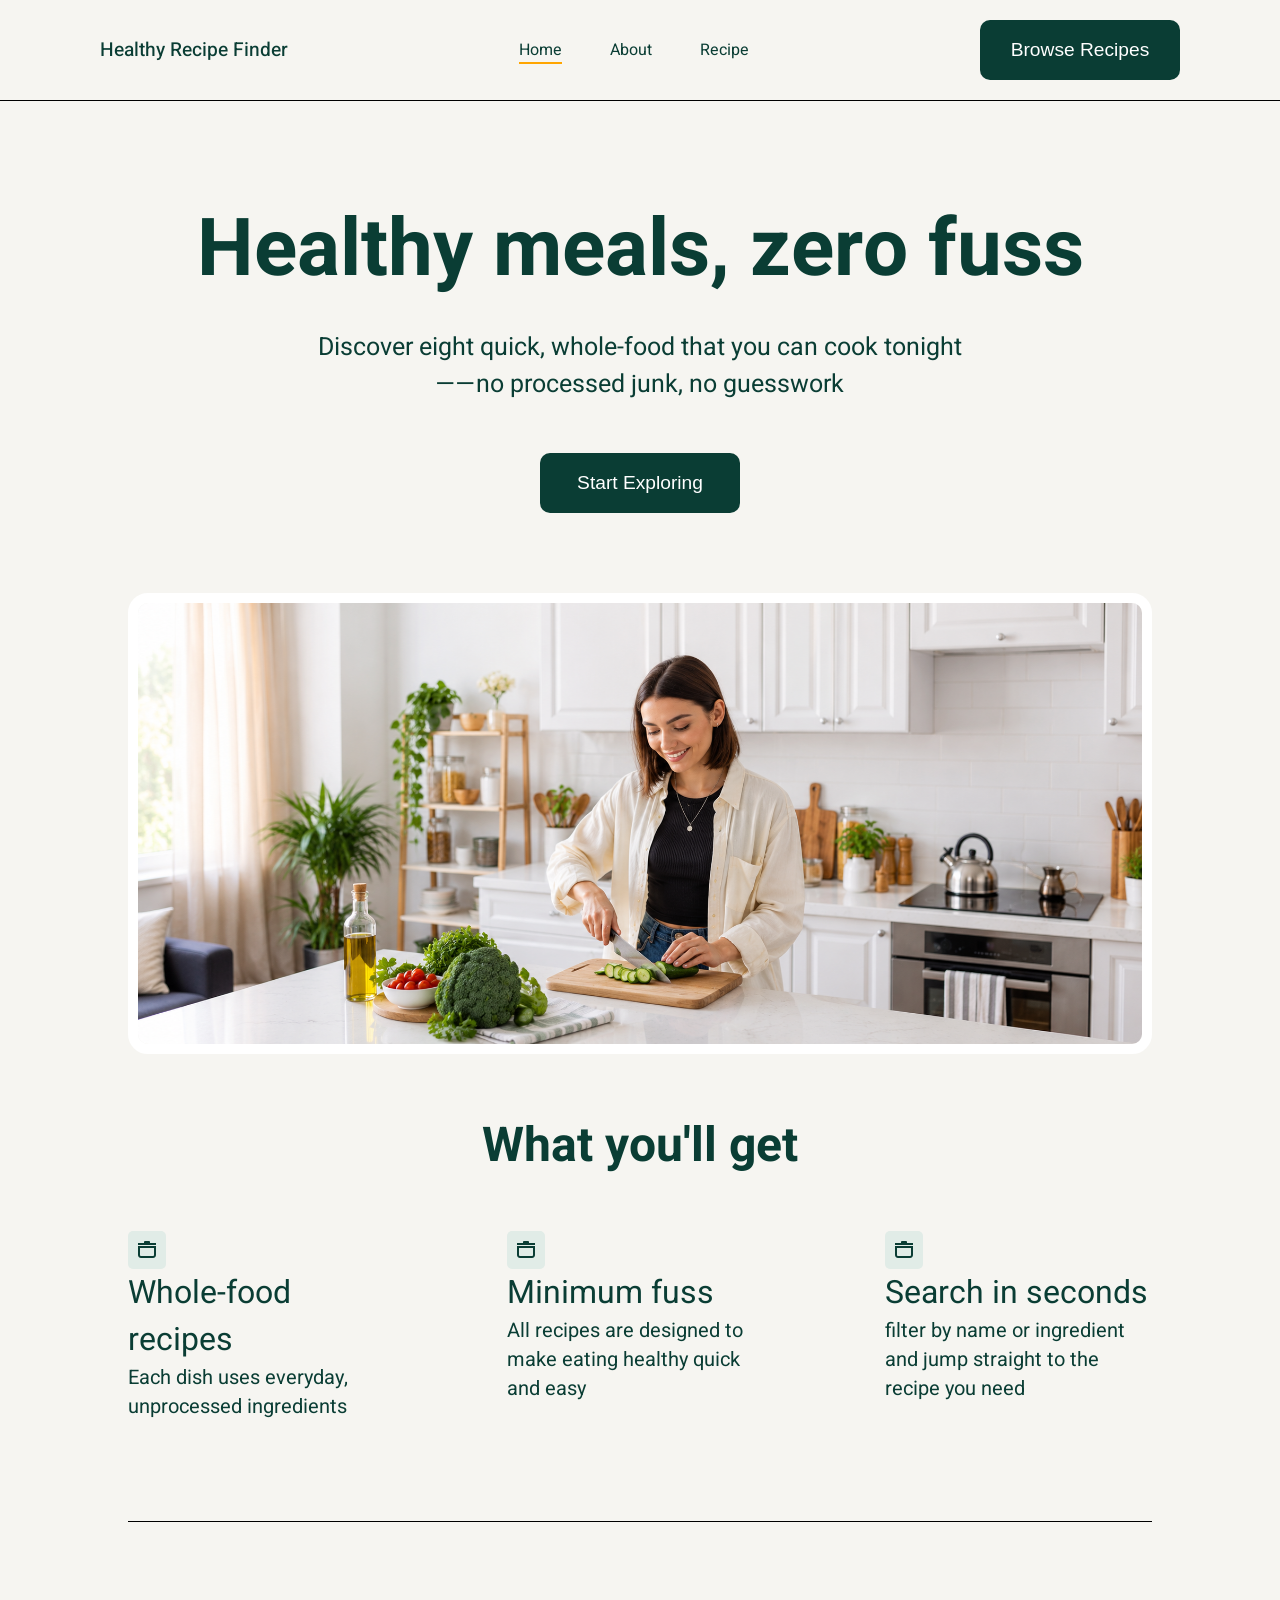
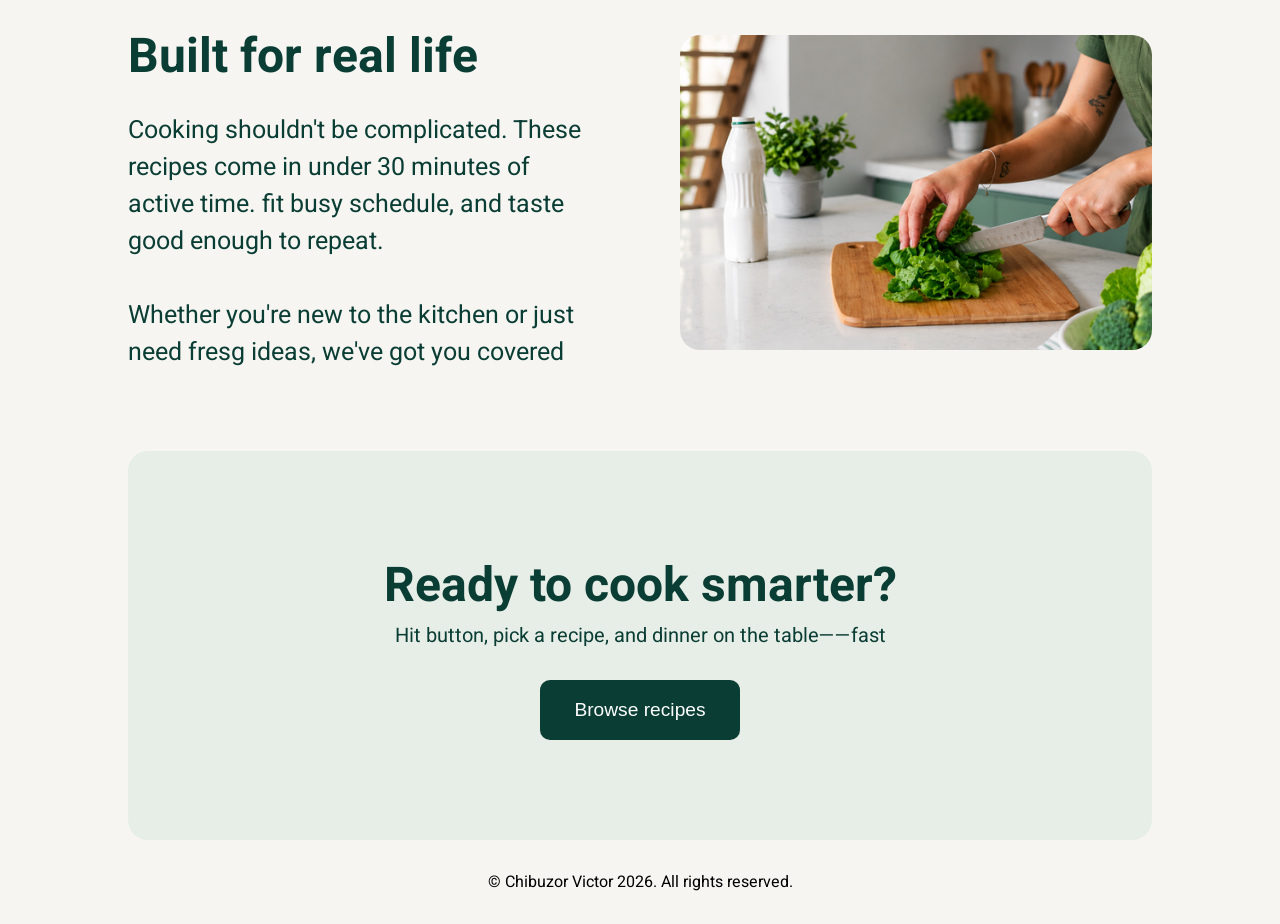
==== index.html @ e2dbfb97 "first commit" ====
<!DOCTYPE html>
<html lang="en">
<head>
    <meta charset="UTF-8">
    <meta name="viewport" content="width=device-width, initial-scale=1.0">
    <title>Document</title>
    <link rel="stylesheet" href="styles.css">

    <!-- google font Heebo -->
    <link rel="preconnect" href="https://fonts.googleapis.com">
    <link rel="preconnect" href="https://fonts.gstatic.com" crossorigin>
    <link href="https://fonts.googleapis.com/css2?family=Heebo:wght@100..900&display=swap" rel="stylesheet">

    <!-- google icons -->

    <link rel="stylesheet" href="https://fonts.googleapis.com/css2?family=Material+Symbols+Outlined" />
</head>
<body>
    <div class="container">
        <header>
            <div class="header-logo">
                <p>Healthy Recipe Finder</p>
            </div>

            <nav class="navbar">
                <ul>
                    <li><a href="#" class="active">Home</a></li>
                    <li><a href="#">About</a></li>
                    <li><a href="#">Recipe</a></li>
                </ul>
            </nav>

            <button class="header-btn">
                Browse Recipes
            </button>

            <span class="material-symbols-outlined" id="hamburger-menu">
                menu
            </span>
        </header>

        <main class="hero">
            <div class="hero-cta">
                <h1>Healthy meals, zero fuss</h1>
                <p>Discover eight quick, whole-food that you can cook tonight <br>——no processed junk, no guesswork</p>
                <button class="main-btn">
                    Start Exploring
                </button>
            </div>

            <div class="hero-image">
                <img src="./images/heroimage.png" alt="">
            </div>

            <div class="hero-info">
                <h2>What you'll get</h2>

                <div class="hero-info-card">
                    <div class="hero-card1">
                        <span class="material-symbols-outlined">
                            stockpot
                        </span>

                        <h3>Whole-food recipes</h3>
                        <p>Each dish uses everyday, unprocessed ingredients</p>
                    </div>

                    <div class="hero-card2">
                        <span class="material-symbols-outlined">
                            stockpot
                        </span>

                        <h3>Minimum fuss</h3>
                        <p>All recipes are designed to make eating healthy quick and easy</p>
                    </div>

                    <div class="hero-card3">
                        <span class="material-symbols-outlined">
                            stockpot
                        </span>

                        <h3>Search in seconds</h3>
                        <p>filter by name or ingredient and jump straight to the recipe you need</p>
                    </div>

                </div>
            </div>
        </main>

        <section class="recipe-info">
            <div class="recipe-info-text">
                <h2>Built for real life</h2>
                <p>Cooking shouldn't be complicated. These recipes come in under 30 minutes of active time. fit busy schedule, and taste good enough to repeat. <br><br> Whether you're new to the kitchen or just need fresg ideas, we've got you covered</p>
            </div>

            <div class="recipe-info-image">
                <img src="./images/recipe-info.png" alt="">
            </div>
        </section>

        <section class="browse-recipe">
            <h2>Ready to cook smarter?</h2>
            <p>Hit button, pick a recipe, and dinner on the table——fast</p>

            <button class="browse-recipe-btn">
                    Browse recipes
                </button>
        </section>

        <footer>
            &copy; Chibuzor Victor 2026. All rights reserved.
        </footer>
    </div>
</body>
</html>
---- styles.css ----
*{
    margin: 0;
    padding: 0;
    box-sizing: border-box;
}

.container{
    background-color: #f6f5f1;
    width: 100%;
    /* height: 100vh; */
    font-family: "Heebo", sans-serif;
    /* font-weight: ; */
    font-style: normal;

    display: flex;
    flex-direction: column;
    align-items: center;
}

header{
    width: 100%;
    display: flex;
    justify-content: space-between;
    align-items: center;
    border-bottom: 1px solid black;
    padding: 20px 100px;
}

.header-logo p{
    font-size: 1.2rem;
    font-weight: 500;
    color: #0a3d34;
}

.navbar ul{
    display: flex;
    align-items: center;
    gap: 3rem;
}

.navbar ul li{
    list-style-type: none;
}

.navbar ul li a{
    text-decoration: none;
    color: #0a3d34;;
}

.navbar ul li a:hover, 
.navbar ul li a.active{
    border-bottom: 2px solid orange;
}

.header-btn, .main-btn, .browse-recipe-btn{
    width: 200px;
    height: 60px;
    background-color: #0a3d34;
    color: white;
    border: none;
    border-radius: 10px;
    font-size: 1.2rem;
}

.material-symbols-outlined, #hamburger-menu{
    font-size: 30px;
    color: #0a3d34;
    background-color: #e1ece7;
    padding: 7px;
    border-radius: 5px;
    display: none;
}

.hero{
    width: 80%;
    display: flex;
    flex-direction: column;
    justify-content: center;
    align-items: center;
    text-align: center;
    padding-top: 90px;
    border-bottom: 1px solid black;
}

.hero-cta h1{
    font-size: 5rem;
    font-weight: 700;
    color: #0a3d34;
    margin-bottom: 20px;
}

.hero-cta p{
    font-size: 25px;
    color: #0a3d34;
    margin-bottom: 50px;
}

.hero-image{
    padding-top: 80px;
}

.hero-image img{
    width: 100%;
    border-radius: 20px;
    border: white 10px solid;
}

.hero-info{
    padding-top: 50px;
}

.hero-info h2, .recipe-info h2, .browse-recipe h2{
    font-size: 3rem;
    font-weight: 700;
    color: #0a3d34;
}

.hero-info-card{
    display: grid;
    grid-template-columns: repeat(3, 1fr);
    gap: 7rem;
    text-align: left;
    padding: 50px 0 100px;
}

.hero-info-card h3{
    font-size: 2rem;
    font-weight: 400;
    color: #0a3d34;
}

.hero-info-card p, .browse-recipe p{
    font-size: 20px;
    color: #0a3d34;
}

.recipe-info{
    width: 80%;
    display: flex;
    justify-content: center;
    align-items: center;
    padding-top: 100px;

    gap: 5rem;
}

.recipe-info-text{
    width: 50%;
    text-align: left;
}

.recipe-info-text p{
    font-size: 25px;
    color: #0a3d34;
    margin-top: 20px;
}

.recipe-info-image{
    width: 50%;
}

.recipe-info-image img{
    width: 100%;
    border-radius: 20px;
}

.browse-recipe{
    width: 80%;
    background-color: #e7eee7;
    display: flex;
    flex-direction: column;
    justify-content: center;
    align-items: center;
    padding: 100px 0;
    margin: 80px 0 0;

    border-radius: 20px;
}

.browse-recipe-btn{
    margin-top: 30px;
}

footer{
    padding: 30px 0;
}

/* ############# tablet version ##################3 */
@media(max-width:1109px){

    header{
        padding: 20px 50px;
    }
    .navbar, .header-btn{
        display: none;
    }

    .material-symbols-outlined, #hamburger-menu{
        display: block;
    }

    .hero{
        width: 90%;
        text-align: left;
        justify-content: left;
    }

    .hero-cta{
        width: 100%;
    }

    .hero-cta h1{
        font-size: 4rem;
    }

    .hero-image{
        padding-top: 50px;
    }

    .hero-info{
        width: 100%;
    }

    .hero-info-card{
        grid-template-columns: repeat(1, 1fr);
        gap: 3rem;
    }

    .recipe-info{
        width: 90%;
        display: block;
    }
    .recipe-info-text, .recipe-info-image{
        width: 100%;
    }

    .recipe-info-image{
        margin-top: 40px;
    }

    .browse-recipe{
        width: 90%;
    }
}


/* ############## large mobile view ################ */
@media(max-width:789px){
    .browse-recipe{
        text-align: center;
        padding: 50px;
    }
}

@media(max-width:475px){

    header{
        padding: 20px 20px;
    }
    
    .hero-cta h1{
        font-size: 3rem;
    }

    .hero-cta p, .recipe-info-text p{
        font-size: 20px;
    }

    .hero-info h2, .recipe-info h2, .browse-recipe h2{
        font-size: 2.2rem;
        font-weight: 700;
        color: #0a3d34;
    }
    
}
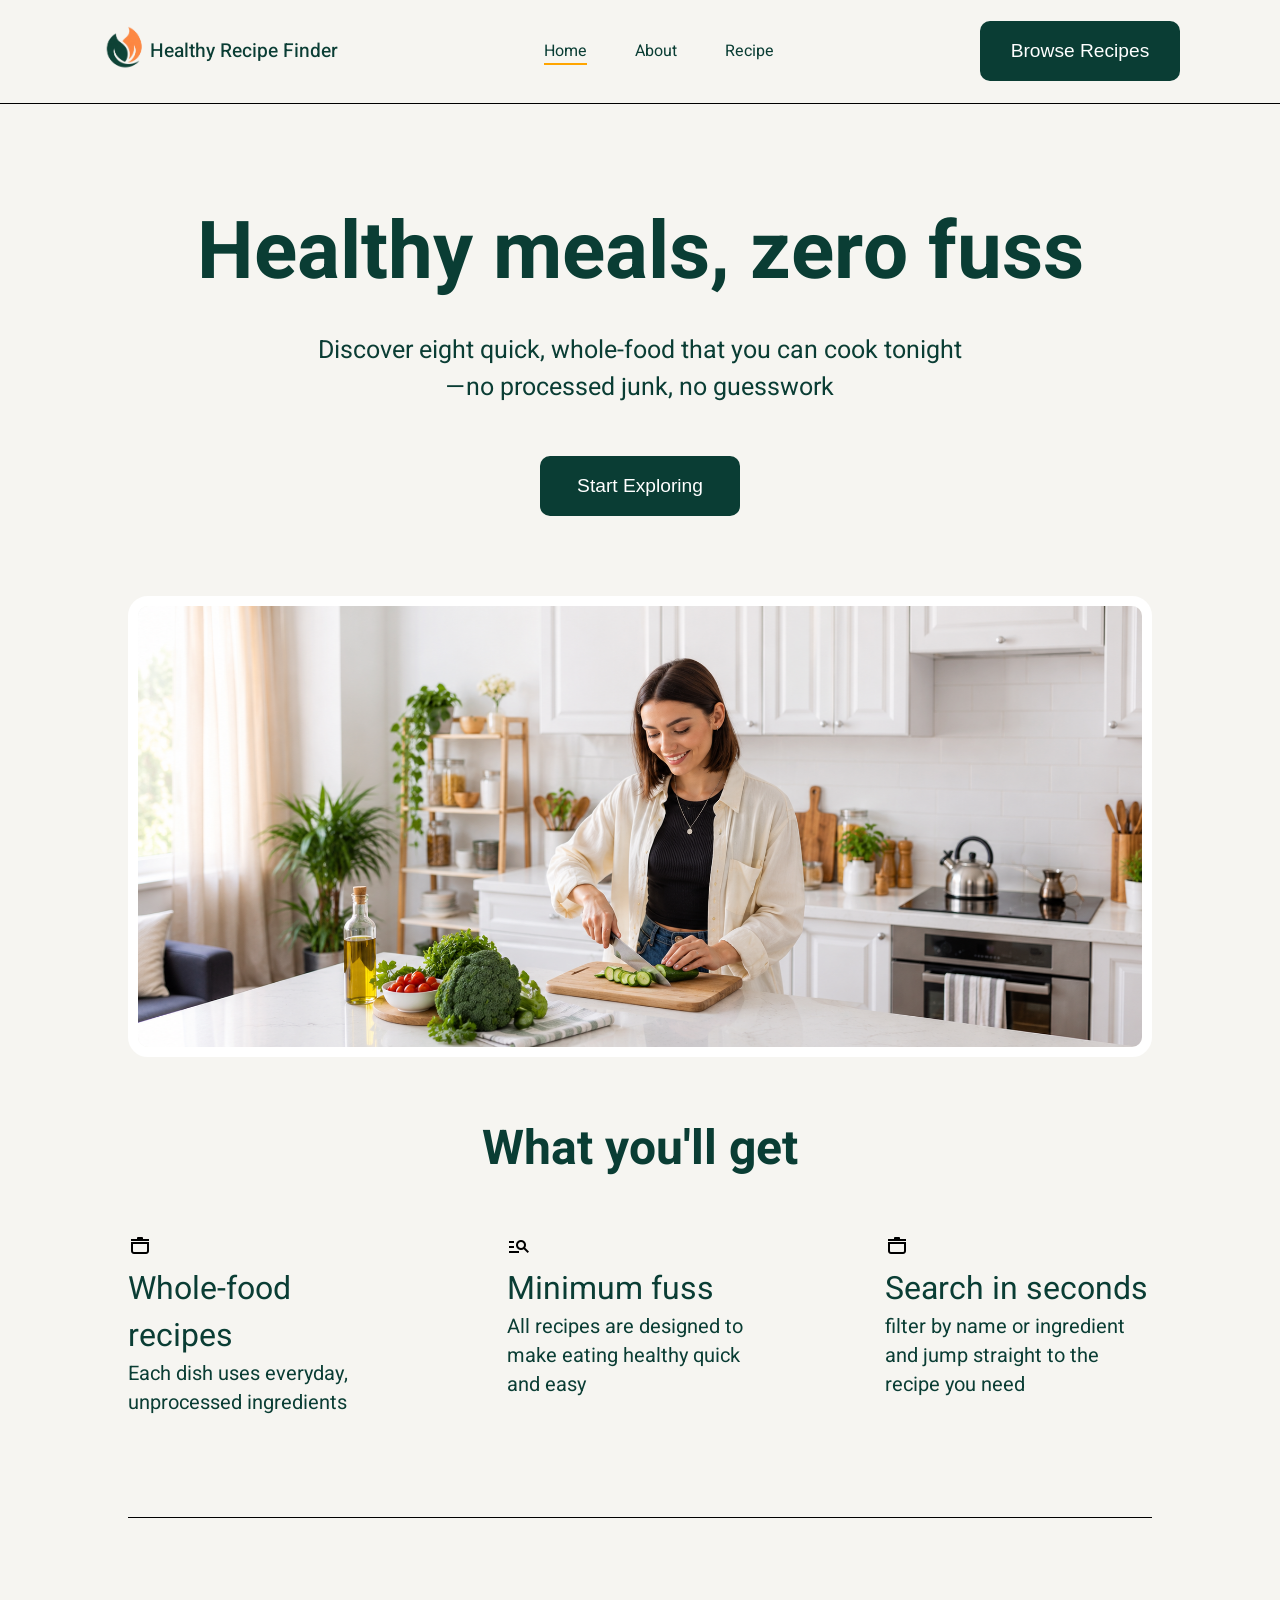
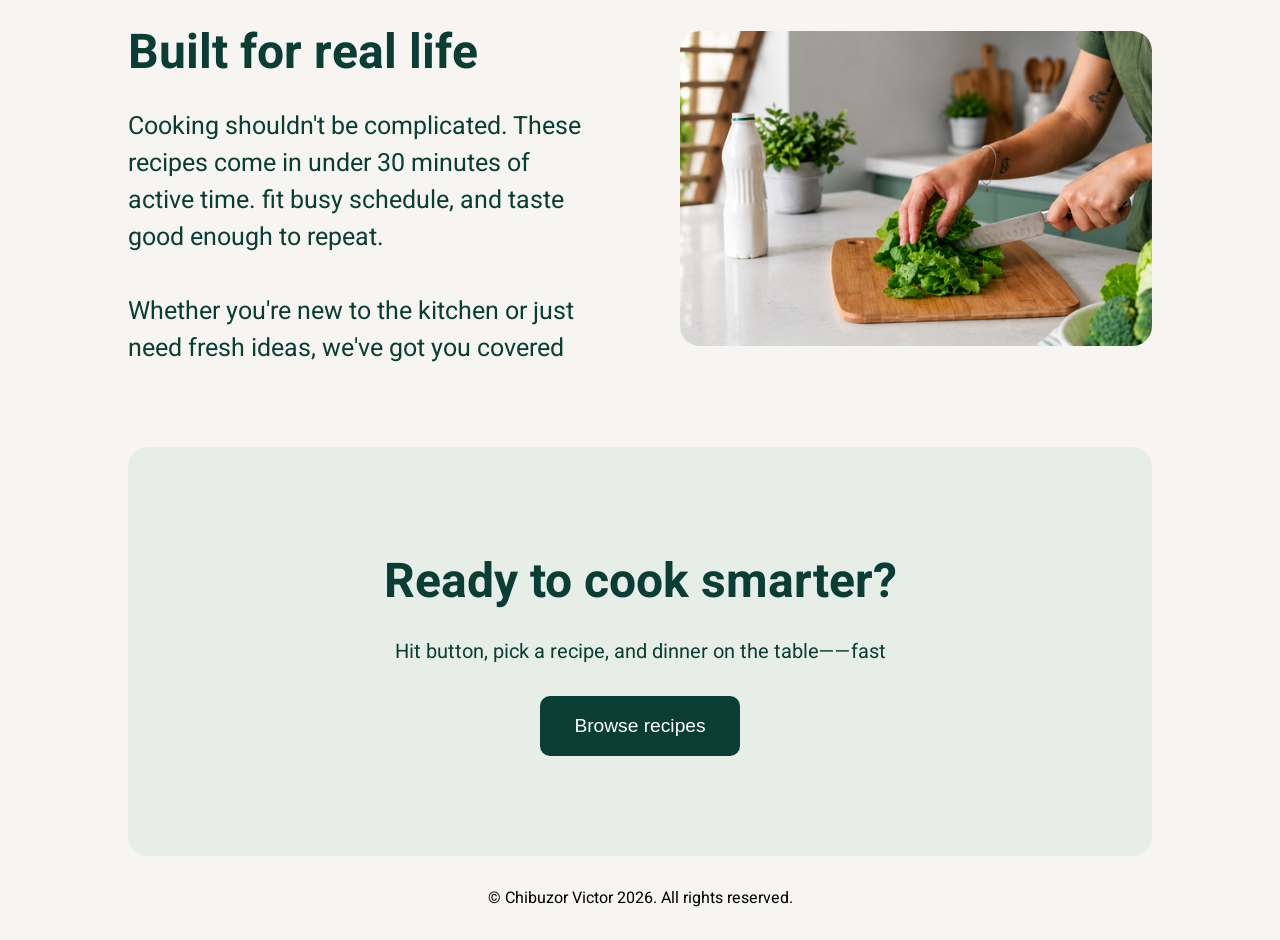
==== commit 7edf7951: "recipe page updated" ====
--- a/index.html
+++ b/index.html
@@ -19,6 +19,7 @@
     <div class="container">
         <header>
             <div class="header-logo">
+                <a href="#"><img src="./images/recipe-logo.png" alt="logo"></a>
                 <p>Healthy Recipe Finder</p>
             </div>
 
@@ -31,7 +32,7 @@
             </nav>
 
             <button class="header-btn">
-                Browse Recipes
+                <a href="recipe.html">Browse Recipes</a>
             </button>
 
             <span class="material-symbols-outlined" id="hamburger-menu">
@@ -42,9 +43,9 @@
         <main class="hero">
             <div class="hero-cta">
                 <h1>Healthy meals, zero fuss</h1>
-                <p>Discover eight quick, whole-food that you can cook tonight <br>——no processed junk, no guesswork</p>
+                <p>Discover eight quick, whole-food that you can cook tonight <br>—no processed junk, no guesswork</p>
                 <button class="main-btn">
-                    Start Exploring
+                    <a href="#">Start Exploring</a>
                 </button>
             </div>
 
@@ -67,7 +68,7 @@
 
                     <div class="hero-card2">
                         <span class="material-symbols-outlined">
-                            stockpot
+                            manage_search
                         </span>
 
                         <h3>Minimum fuss</h3>
@@ -90,7 +91,7 @@
         <section class="recipe-info">
             <div class="recipe-info-text">
                 <h2>Built for real life</h2>
-                <p>Cooking shouldn't be complicated. These recipes come in under 30 minutes of active time. fit busy schedule, and taste good enough to repeat. <br><br> Whether you're new to the kitchen or just need fresg ideas, we've got you covered</p>
+                <p>Cooking shouldn't be complicated. These recipes come in under 30 minutes of active time. fit busy schedule, and taste good enough to repeat. <br><br> Whether you're new to the kitchen or just need fresh ideas, we've got you covered</p>
             </div>
 
             <div class="recipe-info-image">
@@ -103,7 +104,7 @@
             <p>Hit button, pick a recipe, and dinner on the table——fast</p>
 
             <button class="browse-recipe-btn">
-                    Browse recipes
+                    <a href="#">Browse recipes</a>
                 </button>
         </section>
 
--- a/styles.css
+++ b/styles.css
@@ -26,6 +26,16 @@
     padding: 20px 100px;
 }
 
+.header-logo{
+    display: flex;
+    justify-content: center;
+    align-items: center;
+}
+
+.header-logo img{
+    width: 50px;
+}
+
 .header-logo p{
     font-size: 1.2rem;
     font-weight: 500;
@@ -56,13 +66,17 @@
     width: 200px;
     height: 60px;
     background-color: #0a3d34;
-    color: white;
     border: none;
     border-radius: 10px;
     font-size: 1.2rem;
 }
 
-.material-symbols-outlined, #hamburger-menu{
+.header-btn a, .main-btn a, .browse-recipe-btn a{
+    text-decoration: none;
+    color: white;
+}
+
+#hamburger-menu{
     font-size: 30px;
     color: #0a3d34;
     background-color: #e1ece7;
@@ -181,9 +195,135 @@
     margin-top: 30px;
 }
 
+.browse-recipe h2{
+    margin-bottom: 20px;
+}
+
 footer{
     padding: 30px 0;
 }
+
+
+/* ########### recipe page styling */
+
+.recipe-cta{
+    width: 70%;
+}
+
+
+.recipe-hero p{
+    font-size: 25px;
+}
+
+.recipe-cta h1{
+    font-size: 4rem;
+}
+
+.menu{
+    width: 80%;
+    padding: 50px 0;
+}
+
+.menu-filter{
+    width: 100%;
+    display: flex;
+    justify-content: space-between;
+    align-items: center;
+}
+
+.time-filter{
+    display: flex;
+    align-items: center;
+    gap: 15px;
+}
+
+select, .search>input{
+    padding: 20px 30px;
+    border: none;
+    border-radius: 10px;
+    background-color: white;
+    outline: none;
+}
+
+.menu-items{
+    display: grid;
+    grid-template-columns: repeat(3, 1fr);
+    grid-template-rows: repeat(3, 1fr);
+    padding: 30px 0 0;
+    gap: 30px;
+}
+
+.menu-card1, .menu-card2, .menu-card3, .menu-card4, .menu-card5, .menu-card6, .menu-card7, .menu-card8{
+    background-color: white;
+    padding: 10px;
+    display: flex;
+    flex-direction: column;
+    justify-content: center;
+    align-items: center;
+    border-radius: 15px;
+}
+
+.card1-image, .card2-image, .card3-image, .card4-image, .card5-image, .card6-image, .card7-image, .card8-image{
+    width: 100%;
+}
+
+.card1-image img, .card2-image img, .card3-image img, .card4-image img, .card5-image img, .card6-image img, .card7-image img, .card8-image img{
+    width: 100%;
+    border-radius: 15px;
+} 
+
+.card1-info h3, .card2-info h3, .card3-info h3, .card4-info h3, .card5-info h3, .card6-info h3, .card7-info h3, .card8-info h3{
+    font-size: 1.7rem;
+    font-weight: 700;
+    color: #0a3d34;
+    margin-bottom: 10px;
+}
+
+.card1-info p, .card2-info p, .card3-info p, .card4-info p, .card5-info p, .card5-info p, .card6-info p, .card7-info p, .card8-info p{
+    font-size: 20px;
+    color: #0a3d34;
+}
+
+.card1-info .icons, .card2-info .icons, .card3-info .icons, .card4-info .icons, .card5-info .icons, .card6-info .icons, .card7-info .icons, .card8-info .icons{
+    display: grid;
+    grid-template-columns: repeat(2, 1fr);
+    /* grid-template-rows: ; */
+    justify-content: space-between;
+    padding: 20px 0;
+
+    .servings, .prep, .cook-time{
+        display: flex;
+        align-items: center;
+        gap: 5px;
+    }
+
+    .menu-icons{
+        color: #0a3d34;
+    }
+}
+
+.menu-cta{
+    width: 100%;
+    padding: 18px;
+    /* margin-top: 20px; */
+    background-color: #0a3d34;
+    border: none;
+    outline: none;
+    border-radius: 50px;
+
+    a{
+        color: white;
+        text-decoration: none;
+        font-size: 18px;
+    }
+}
+
+.recipe-footer{
+    text-align: center;
+    width: 100%;
+    border-top: 1px solid black;
+}
+
 
 /* ############# tablet version ##################3 */
 @media(max-width:1109px){
@@ -240,6 +380,19 @@
 
     .browse-recipe{
         width: 90%;
+    }
+
+    .hero-cta h1, .browse-recipe h2{
+        line-height: 1;
+    }
+
+    .menu{
+        width: 90%;
+    }
+
+    .menu-items{
+        grid-template-columns: repeat(2, 1fr);
+        grid-template-rows: repeat(4, 1fr);
     }
 }
 
@@ -250,20 +403,47 @@
         text-align: center;
         padding: 50px;
     }
+
+    .menu-items{
+        grid-template-columns: repeat(1, 1fr);
+        grid-template-rows: repeat(8, 1fr);
+    }
+    
+    .menu-filter{
+        flex-direction: column-reverse;
+        gap: 15px;
+        padding: 0 20px;
+    }
+
+    .select, .search>input, .prep-time, .cook-time1{
+        padding: 15px 20px;
+    }
 }
 
 @media(max-width:475px){
 
     header{
         padding: 20px 20px;
+    }
+
+    .recipe-hero{
+        padding-top: 50px;
     }
     
     .hero-cta h1{
         font-size: 3rem;
     }
 
+    .recipe-cta h1{
+        font-size: 2.5rem;
+    }
+
     .hero-cta p, .recipe-info-text p{
         font-size: 20px;
+    }
+
+    .recipe-cta p{
+        font-size: 18px;
     }
 
     .hero-info h2, .recipe-info h2, .browse-recipe h2{
@@ -271,5 +451,12 @@
         font-weight: 700;
         color: #0a3d34;
     }
-    
-}
+
+    .card1-info h3, .card2-info h3, .card3-info h3, .card4-info h3, .card5-info h3, .card6-info h3, .card7-info h3, .card8-info h3{
+        font-size: 1.2rem;
+    }
+
+    .card1-info p, .card2-info p, .card3-info p, .card4-info p, .card5-info p, .card5-info p, .card6-info p, .card7-info p, .card8-info p{
+        font-size: 12px;
+    }
+}
